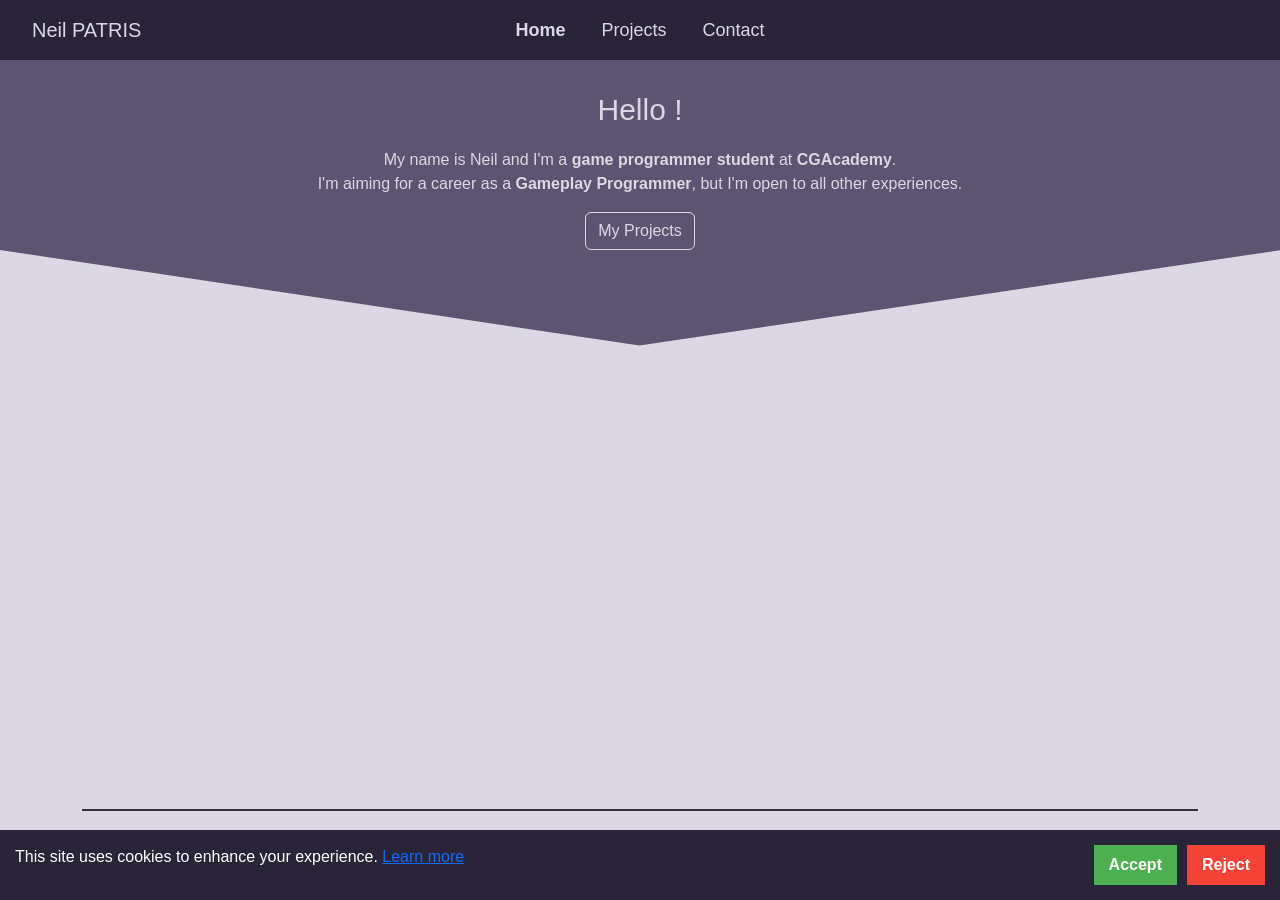
==== index.html @ 4347a46e "website from local save" ====
<!DOCTYPE html>
<html lang="en">
<head>
    <meta charset="UTF-8">
    <meta name="viewport" content="width=device-width, initial-scale=1.0">
    <title>Home / Neil Portfolio</title>
    
    <link rel="icon" type="image/png" href="img/favicon.png">

    <link href="https://cdn.jsdelivr.net/npm/bootstrap@5.3.3/dist/css/bootstrap.min.css" rel="stylesheet" integrity="sha384-QWTKZyjpPEjISv5WaRU9OFeRpok6YctnYmDr5pNlyT2bRjXh0JMhjY6hW+ALEwIH" crossorigin="anonymous">
    <script src="https://cdn.jsdelivr.net/npm/bootstrap@5.3.3/dist/js/bootstrap.bundle.min.js" integrity="sha384-YvpcrYf0tY3lHB60NNkmXc5s9fDVZLESaAA55NDzOxhy9GkcIdslK1eN7N6jIeHz" crossorigin="anonymous"></script>
    <link rel="stylesheet" href="https://cdn.jsdelivr.net/npm/bootstrap-icons@1.11.3/font/bootstrap-icons.min.css">
    <script src="https://cdn.jsdelivr.net/npm/bootstrap@5.3.3/dist/js/bootstrap.bundle.min.js"></script>
    <link rel="stylesheet" href="./css/general.css"/>
    <link rel="stylesheet" href="./css/index.css"/>

    <script src="js/cookies.js"></script>
</head>
<body>
  <!--  NAVBAR  -->
  <nav class="navbar navbar-expand-lg custom-navbar">
    <div class="container-fluid">
        <a class="navbar-brand" href="#">Neil PATRIS</a>
        
        <!-- Bouton burger -->
        <button class="navbar-toggler" type="button" data-bs-toggle="collapse" data-bs-target="#navbarNav">
            <span class="navbar-toggler-icon"></span>
        </button>

        <!-- Menu de navigation -->
        <div class="collapse navbar-collapse" id="navbarNav">
            <ul class="navbar-nav mx-auto">
                <li class="nav-item"><a class="nav-link active" href="index.html">Home</a></li>
                <li class="nav-item"><a class="nav-link" href="allprojects.html">Projects</a></li>
                <li class="nav-item"><a class="nav-link" href="contact.html">Contact</a></li>
            </ul>
        </div>
    </div>
  </nav>

  <!--  MAIN  -->
  <main>
    <!--  Header  -->
    <div class="heading text-center d-flex flex-column align-items-center">
      <p class="container header-title">Hello !</p>
      <p class="container heade-main">
        My name is Neil and I'm a <strong>game programmer student</strong> at <strong>CGAcademy</strong>.<br>
        I'm aiming for a career as a <strong>Gameplay Programmer</strong>, but I'm open to all other experiences.
      </p>
      <a class="btn btn-outline-dark" href="allprojects.html">My Projects</a>
    </div>

    <div class="custom-shape-divider-top-1711280432">
      <svg data-name="Layer 1" xmlns="http://www.w3.org/2000/svg" viewBox="0 0 1200 120" preserveAspectRatio="none">
          <path d="M1200 0L0 0 598.97 114.72 1200 0z" class="shape-fill"></path>
      </svg>
    </div>

    <!--  VIDEO  -->
    <div class="ratio ratio-16x9">
      <iframe class="embed-responsive-item" width="560" height="315" src="https://www.youtube-nocookie.com/embed/LatNLAlD0_I" title="YouTube Neil Patris 3D platformer UE5" frameborder="0" allow="accelerometer; autoplay; clipboard-write; encrypted-media; gyroscope; picture-in-picture; web-share" allowfullscreen></iframe>
    </div>
  </main>

  <div id="cookie-banner" class="cookie-banner">
    <p>This site uses cookies to enhance your experience. <a href="privacy-policy.html">Learn more</a></p>
    <div>
      <button id="accept-cookies">Accept</button>
      <button id="reject-cookies">Reject</button>
    </div>
  </div>  

  <!--  FOOTER  -->
  <div class="container contain-footer">
    <footer class="d-flex flex-wrap justify-content-between align-items-center py-3 my-4 border-top">
      <div class="col-md-4 d-flex align-items-center">
        <span class="my-auto text-body-secondary">Neil PATRIS</span>
      </div>
    
      <ul class="nav col-md-4 justify-content-end list-unstyled d-flex">
        <li class="ms-3">
            <a class="text-body-secondary manage-cookies" href="privacy-policy.html" title="Manage Cookies">
                <i class="bi bi-cookie"></i>
            </a>
        </li>
        <li class="ms-3"><a class="text-body-secondary" href="https://twitter.com/PatrisNeil" target="_blank"><i class="bi bi-twitter-x"></i></a></li>
        <li class="ms-3"><a class="text-body-secondary" href="https://www.linkedin.com/in/neil-patris-22a960195/" target="_blank"><i class="bi bi-linkedin"></i></a></li>
        <li class="ms-3"><a class="text-body-secondary" href="https://github.com/ColoNeil" target="_blank"><i class="bi bi-github"></i></a></li>
      </ul>
    </footer>
  </div>
  
</body>
</html>
---- css/general.css ----
:root {
    --first-color: #dbd8e3;
    --second-color: #5c5470;
    --third-color: #352f44;
    --fourth-color: #2a2438;
}

body {
    font-family: 'Montserrat', sans-serif;
    background-color: var(--first-color);
    margin: 0;
    padding: 0;
}

/* ==============================
                NAVBAR 
================================= */
.custom-navbar {
    background-color: var(--fourth-color);
    padding: 10px 20px;
}

.navbar .navbar-brand {
    color: var(--first-color) !important;
    font-size: 20px;
    white-space: nowrap;
}

.navbar .nav-link {
    color: var(--first-color) !important;
    font-size: 18px;
    margin: 0 10px;
    white-space: nowrap;
}

.navbar .navbar-toggler {
    border-color: var(--first-color) !important;
    border-radius: 4px;
}

.navbar-toggler-icon {
    background-image: url("data:image/svg+xml,%3csvg viewBox='0 0 30 30' xmlns='http://www.w3.org/2000/svg'%3e%3cpath stroke='rgb(255, 255, 255)' stroke-width='3' stroke-linecap='round' stroke-miterlimit='10' d='M4 7h22M4 15h22M4 23h22'/%3e%3c/svg%3e");
    background-repeat: no-repeat;
    background-position: center;
    background-size: contain;
}

@media screen and (min-width: 992px) {
    .navbar-nav {
        position: absolute;
        left: 50%;
        transform: translateX(-50%);
    }
}

@media screen and (max-width: 991px) {
    .navbar-collapse {
        display: flex;
        justify-content: center;
    }

    .navbar-nav {
        position: static;
        transform: none;
        flex-direction: column;
        align-items: center;
    }
}

.navbar .navbar-nav .nav-link:hover {
    outline: 1px solid var(--first-color);
}

.navbar .navbar-nav .active {
    font-weight: bold;
}

/* ==============================
                Cookies
================================= */
.cookie-banner {
    position: fixed;
    bottom: 0;
    width: 100%;
    background: var(--fourth-color);
    color: white;
    padding: 15px;
    text-align: center;
    display: flex;
    justify-content: space-between;
    align-items: center;
}

.cookie-banner div {
    display: flex;
    gap: 10px;
}

.cookie-banner button {
    padding: 8px 15px;
    border: none;
    cursor: pointer;
    font-weight: bold;
}

#accept-cookies {
    background-color: #4caf50;
    color: white;
}

#reject-cookies {
    background-color: #f44336;
    color: white;
}

#accept-cookies:hover,
#reject-cookies:hover {
    opacity: 0.8;
}

/* ==============================
                Footer 
================================= */
.contain-footer {
    margin-top: 35px;
}

.contain-footer footer {
    border-top: 2px solid var(--third-color) !important;
    padding: 15px;
    text-align: center;
}

.contain-footer footer .text-body-secondary,
.contain-footer footer .bi {
    color: var(--third-color) !important;
}

/* ==============================
      RESPONSIVE ADJUSTMENTS 
================================= */
@media screen and (max-width: 992px) {
    .custom-navbar {
        padding: 10px;
    }

    .navbar-toggler {
        display: block;
        border: 1px solid var(--first-color);
        background: none;
    }

    .navbar-collapse {
        display: none;
        width: 100%;
        background: var(--fourth-color);
        text-align: center;
        padding: 10px 0;
    }

    .navbar-collapse.show {
        display: block !important;
    }

    .navbar-nav {
        flex-direction: column;
    }

    .nav-link {
        padding: 10px;
        font-size: 18px;
    }
}
---- css/index.css ----
/* ==============================
                Main 
=================================
*/
.heading {
    width: 100%;
    background-color: var(--second-color);
    color: var(--first-color);
}

.header-title {
    font-size: 30px;
    font-weight: normal;
    margin-top: 3vh;
}

.header-main {
    font-size: 20px;
    font-weight: normal;
}

.heading .btn {
    color: var(--first-color);
    border-color: var(--first-color);
}

.container strong {
    font-weight: bold;
}

.custom-shape-divider-top-1711280432 {
    top: 0;
    left: 0;
    width: 100%;
    overflow: hidden;
    line-height: 0;
    margin-bottom: 30px;
}

.custom-shape-divider-top-1711280432 svg {
    position: relative;
    display: block;
    width: calc(100% + 1.3px);
    height: 100px;
}

.custom-shape-divider-top-1711280432 .shape-fill {
    fill: var(--second-color);
}

.ratio-16x9 {
  max-width: 700px; 
  margin: 0 auto;
}

@media screen and (max-width: 768px) {
    .header-title {
        font-size: 24px;
    }
  
    .header-main {
        font-size: 18px;
    }
  
    .ratio-16x9 {
        max-width: 300px; 
        margin: 0 auto;
    }
  }
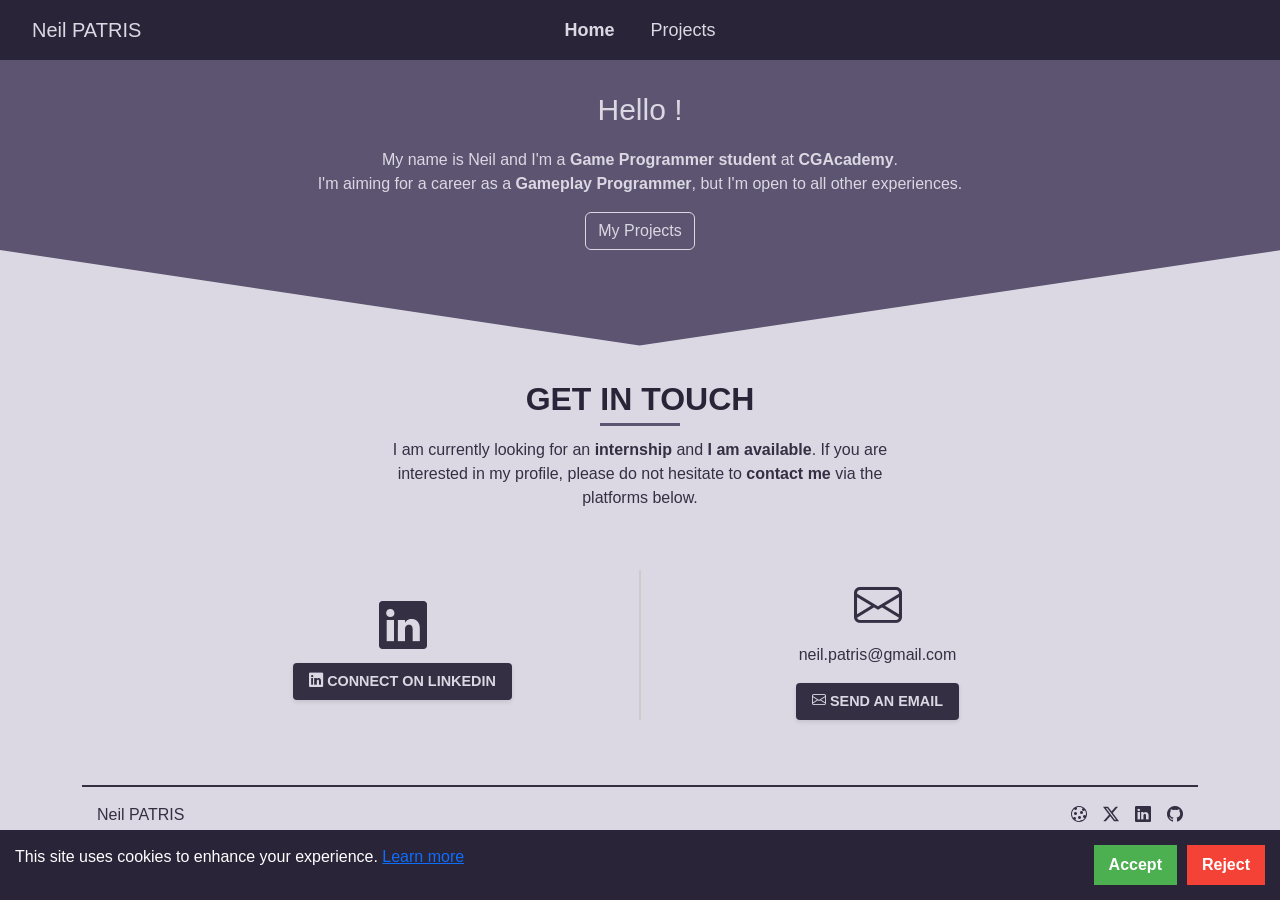
==== commit 56072431: "Contact page delete and put it in index" ====
--- a/index.html
+++ b/index.html
@@ -32,7 +32,6 @@
             <ul class="navbar-nav mx-auto">
                 <li class="nav-item"><a class="nav-link active" href="index.html">Home</a></li>
                 <li class="nav-item"><a class="nav-link" href="allprojects.html">Projects</a></li>
-                <li class="nav-item"><a class="nav-link" href="contact.html">Contact</a></li>
             </ul>
         </div>
     </div>
@@ -44,7 +43,7 @@
     <div class="heading text-center d-flex flex-column align-items-center">
       <p class="container header-title">Hello !</p>
       <p class="container heade-main">
-        My name is Neil and I'm a <strong>game programmer student</strong> at <strong>CGAcademy</strong>.<br>
+        My name is Neil and I'm a <strong>Game Programmer student</strong> at <strong>CGAcademy</strong>.<br>
         I'm aiming for a career as a <strong>Gameplay Programmer</strong>, but I'm open to all other experiences.
       </p>
       <a class="btn btn-outline-dark" href="allprojects.html">My Projects</a>
@@ -56,10 +55,37 @@
       </svg>
     </div>
 
-    <!--  VIDEO  -->
-    <div class="ratio ratio-16x9">
-      <iframe class="embed-responsive-item" width="560" height="315" src="https://www.youtube-nocookie.com/embed/LatNLAlD0_I" title="YouTube Neil Patris 3D platformer UE5" frameborder="0" allow="accelerometer; autoplay; clipboard-write; encrypted-media; gyroscope; picture-in-picture; web-share" allowfullscreen></iframe>
+    <div class="contact-header">
+      <h1>Get in Touch</h1>
+      <p>I am currently looking for an <strong>internship</strong> and <strong>I am available</strong>. If you are interested in my profile, please do not hesitate to <strong>contact me</strong> via the platforms below.</p>
     </div>
+
+    <!--  Contact  -->
+    <div class="container contact-container">
+      <div class="row justify-content-center align-items-center">
+        <div class="col-md-4 text-center">
+          <i class="bi bi-linkedin contact-icon"></i>
+          <br>
+          <a href="https://www.linkedin.com/in/neil-patris-22a960195/" target="_blank" class="btn custom-btn">
+            <i class="bi bi-linkedin"></i> Connect on LinkedIn
+          </a>
+        </div>
+        
+        <div class="col-md-1 d-flex justify-content-center">
+          <div class="separator"></div>
+        </div>
+        
+        <div class="col-md-4 text-center">
+          <i class="bi bi-envelope contact-icon"></i>
+          <br>
+          <p>neil.patris@gmail.com</p>
+          <a href="mailto:neil.patris@gmail.com" class="btn custom-btn">
+            <i class="bi bi-envelope"></i> Send an Email
+          </a>
+        </div>
+      </div>
+    </div>
+    
   </main>
 
   <div id="cookie-banner" class="cookie-banner">
--- a/css/index.css
+++ b/css/index.css
@@ -48,9 +48,86 @@
     fill: var(--second-color);
 }
 
-.ratio-16x9 {
-  max-width: 700px; 
-  margin: 0 auto;
+/* ==============================
+                Contact 
+================================= */
+.separator {
+    border-left: 2px solid #ccc;
+    height: 150px;
+    margin: auto;
+}
+
+.contact-icon {
+    font-size: 3rem;
+    margin-bottom: 10px;
+    color: var(--third-color);
+}
+
+.contact-container {
+    display: flex;
+    flex-direction: column;
+    justify-content: flex-start;
+    height: 20vh;
+}
+
+.contact-header {
+    text-align: center;
+    margin-bottom: 5vh;
+    padding-bottom: 15px;
+    max-width: 600px;
+    margin-left: auto;
+    margin-right: auto;
+}
+
+.contact-header h1 {
+    font-size: 2rem;
+    font-weight: bold;
+    color: var(--fourth-color);
+    text-transform: uppercase;
+    position: relative;
+    margin-bottom: 20px;
+}
+
+.contact-header h1::after {
+    content: "";
+    width: 80px;
+    height: 3px;
+    background: var(--second-color);
+    position: absolute;
+    left: 50%;
+    bottom: -8px;
+    transform: translateX(-50%);
+}
+
+.contact-header p {
+    font-size: 1rem;
+    color: var(--third-color);
+    text-align: center;
+    max-width: 500px;
+    margin: 0 auto;
+}
+
+.row p {
+    font-size: 1rem;
+    color: var(--third-color);
+    text-align: center;
+}
+
+.custom-btn {
+    background-color: var(--third-color);
+    color: var(--first-color);
+    border: none;
+    padding: 8px 16px;
+    font-size: 0.9rem;
+    font-weight: bold;
+    text-transform: uppercase;
+    border-radius: 4px;
+    transition: background-color 0.3s ease;
+    box-shadow: 0px 2px 4px rgba(0, 0, 0, 0.1);
+}
+.custom-btn:hover {
+    background-color: var(--second-color);
+    color: var(--first-color);
 }
 
 @media screen and (max-width: 768px) {
@@ -66,5 +143,43 @@
         max-width: 300px; 
         margin: 0 auto;
     }
+
+    .contact-container {
+        height: auto;
+        padding-top: 5vh;
+    }
+
+    .contact-header {
+        margin-bottom: 5vh;
+        padding-bottom: 10px;
+        max-width: 90%;
+    }
+
+    .contact-header h1 {
+        font-size: 1.5rem;
+    }
+
+    .contact-header p {
+        font-size: 0.9rem;
+    }
+
+    .contact-icon {
+        font-size: 2.5rem;
+    }
+
+    .custom-btn {
+        font-size: 0.8rem;
+        padding: 6px 12px;
+    }
+
+    .separator {
+        display: none;
+    }
+
+    .row {
+        flex-direction: column;
+        align-items: center;
+        text-align: center;
+    }
   }
   
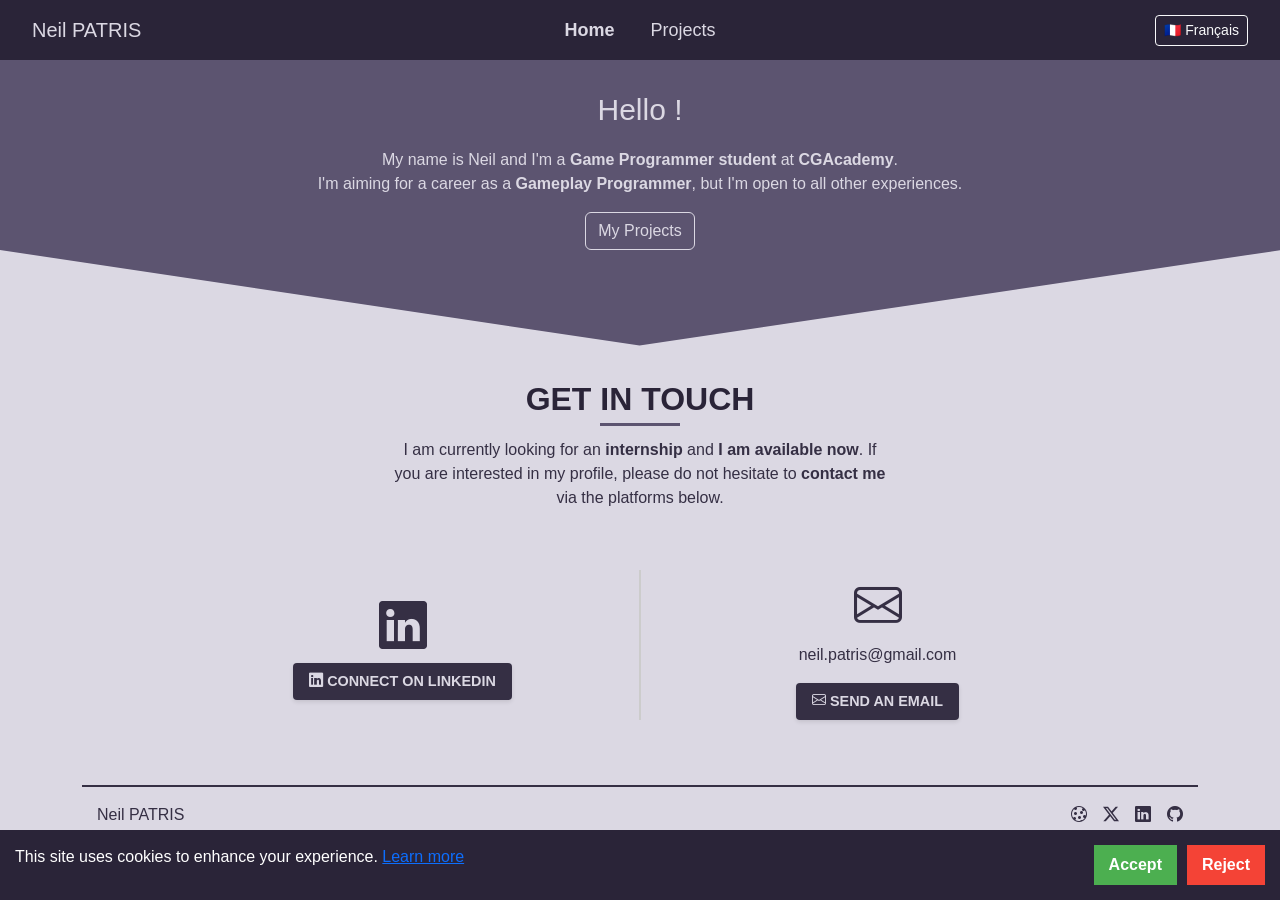
==== commit a8cf738e: "project version en and fr" ====
--- a/index.html
+++ b/index.html
@@ -14,13 +14,14 @@
     <link rel="stylesheet" href="./css/general.css"/>
     <link rel="stylesheet" href="./css/index.css"/>
 
+    <script src="js/language.js"></script>
     <script src="js/cookies.js"></script>
 </head>
 <body>
   <!--  NAVBAR  -->
   <nav class="navbar navbar-expand-lg custom-navbar">
     <div class="container-fluid">
-        <a class="navbar-brand" href="#">Neil PATRIS</a>
+        <a class="navbar-brand" href="index.html">Neil PATRIS</a>
         
         <!-- Bouton burger -->
         <button class="navbar-toggler" type="button" data-bs-toggle="collapse" data-bs-target="#navbarNav">
@@ -28,12 +29,18 @@
         </button>
 
         <!-- Menu de navigation -->
-        <div class="collapse navbar-collapse" id="navbarNav">
-            <ul class="navbar-nav mx-auto">
-                <li class="nav-item"><a class="nav-link active" href="index.html">Home</a></li>
-                <li class="nav-item"><a class="nav-link" href="allprojects.html">Projects</a></li>
-            </ul>
+        <div class="collapse navbar-collapse justify-content-between" id="navbarNav">
+          <ul class="navbar-nav mx-auto">
+            <li class="nav-item"><a class="nav-link active" href="index.html">Home</a></li>
+            <li class="nav-item"><a class="nav-link" href="allprojects.html">Projects</a></li>
+          </ul>
+        
+          <!-- Lang Button à droite -->
+          <div class="lang-button-wrapper ms-auto">
+            <button class="btn btn-sm btn-outline-light" id="lang-toggle" type="button">🌐 Langue</button>
+          </div>
         </div>
+        
     </div>
   </nav>
 
@@ -57,7 +64,7 @@
 
     <div class="contact-header">
       <h1>Get in Touch</h1>
-      <p>I am currently looking for an <strong>internship</strong> and <strong>I am available</strong>. If you are interested in my profile, please do not hesitate to <strong>contact me</strong> via the platforms below.</p>
+      <p>I am currently looking for an <strong>internship</strong> and <strong>I am available now</strong>. If you are interested in my profile, please do not hesitate to <strong>contact me</strong> via the platforms below.</p>
     </div>
 
     <!--  Contact  -->
--- a/css/general.css
+++ b/css/general.css
@@ -50,20 +50,6 @@
         position: absolute;
         left: 50%;
         transform: translateX(-50%);
-    }
-}
-
-@media screen and (max-width: 991px) {
-    .navbar-collapse {
-        display: flex;
-        justify-content: center;
-    }
-
-    .navbar-nav {
-        position: static;
-        transform: none;
-        flex-direction: column;
-        align-items: center;
     }
 }
 
--- a/css/index.css
+++ b/css/index.css
@@ -1,5 +1,5 @@
 /* ==============================
-                Main 
+                Heading 
 =================================
 */
 .heading {
@@ -125,6 +125,7 @@
     transition: background-color 0.3s ease;
     box-shadow: 0px 2px 4px rgba(0, 0, 0, 0.1);
 }
+
 .custom-btn:hover {
     background-color: var(--second-color);
     color: var(--first-color);
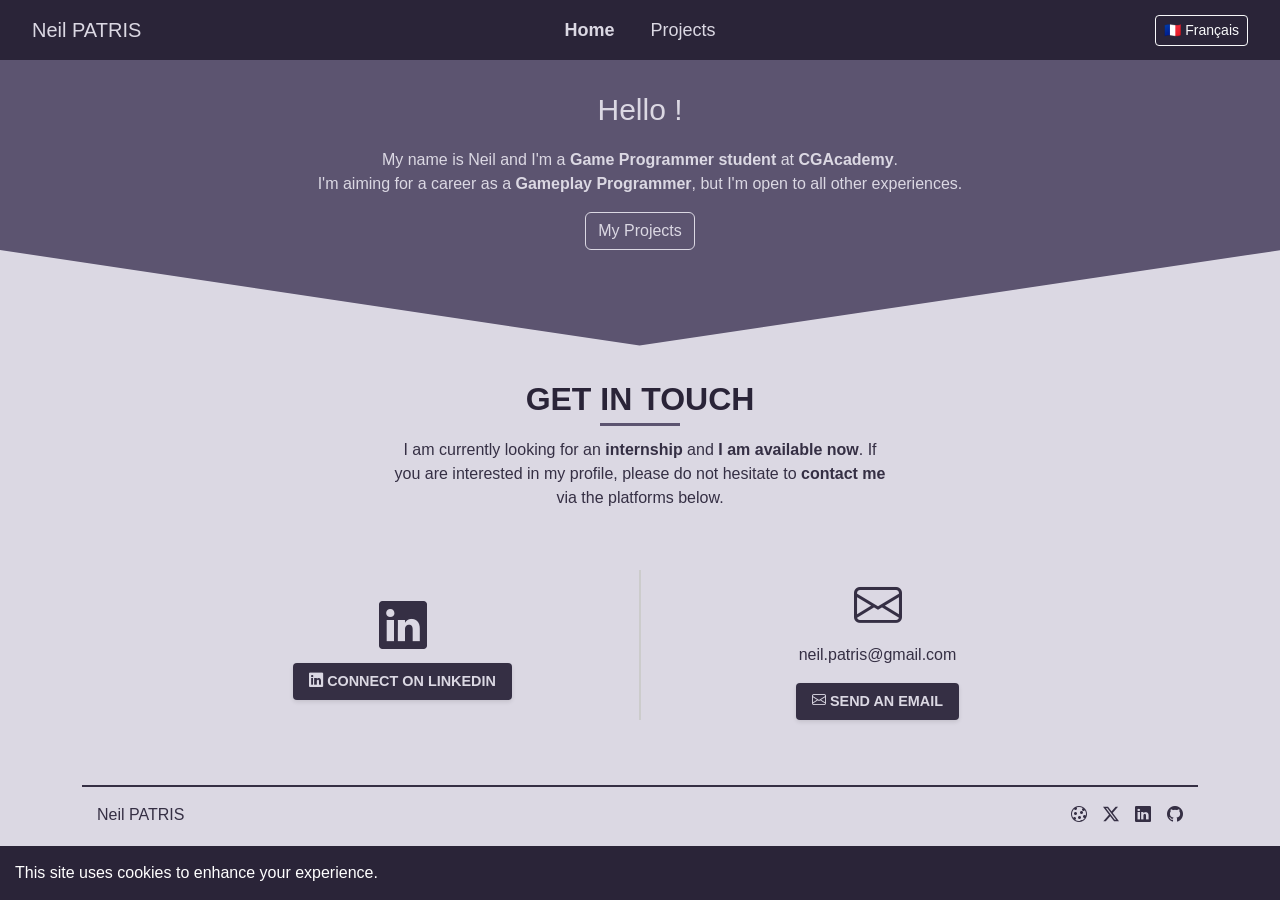
==== commit 64258a60: "web site traduction" ====
--- a/index.html
+++ b/index.html
@@ -14,6 +14,7 @@
     <link rel="stylesheet" href="./css/general.css"/>
     <link rel="stylesheet" href="./css/index.css"/>
 
+    <script src="js/translations.js"></script>
     <script src="js/language.js"></script>
     <script src="js/cookies.js"></script>
 </head>
@@ -31,8 +32,8 @@
         <!-- Menu de navigation -->
         <div class="collapse navbar-collapse justify-content-between" id="navbarNav">
           <ul class="navbar-nav mx-auto">
-            <li class="nav-item"><a class="nav-link active" href="index.html">Home</a></li>
-            <li class="nav-item"><a class="nav-link" href="allprojects.html">Projects</a></li>
+            <li class="nav-item"><a class="nav-link active" data-i18n="home" href="index.html">Home</a></li>
+            <li class="nav-item"><a class="nav-link" data-i18n="projects" href="allprojects.html">Projects</a></li>
           </ul>
         
           <!-- Lang Button à droite -->
@@ -48,12 +49,12 @@
   <main>
     <!--  Header  -->
     <div class="heading text-center d-flex flex-column align-items-center">
-      <p class="container header-title">Hello !</p>
-      <p class="container heade-main">
+      <p class="container header-title" data-i18n="hello">Hello !</p>
+      <p class="container heade-main" data-i18n="intro">
         My name is Neil and I'm a <strong>Game Programmer student</strong> at <strong>CGAcademy</strong>.<br>
         I'm aiming for a career as a <strong>Gameplay Programmer</strong>, but I'm open to all other experiences.
       </p>
-      <a class="btn btn-outline-dark" href="allprojects.html">My Projects</a>
+      <a class="btn btn-outline-dark" href="allprojects.html" data-i18n="myProjects">My Projects</a>
     </div>
 
     <div class="custom-shape-divider-top-1711280432">
@@ -63,10 +64,12 @@
     </div>
 
     <div class="contact-header">
-      <h1>Get in Touch</h1>
-      <p>I am currently looking for an <strong>internship</strong> and <strong>I am available now</strong>. If you are interested in my profile, please do not hesitate to <strong>contact me</strong> via the platforms below.</p>
+      <h1 data-i18n="contactTitle">Get in Touch</h1>
+      <p data-i18n="contactText">
+        I am currently looking for an <strong>internship</strong> and <strong>I am available now</strong>. If you are interested in my profile, please do not hesitate to <strong>contact me</strong> via the platforms below.
+      </p>
     </div>
-
+    
     <!--  Contact  -->
     <div class="container contact-container">
       <div class="row justify-content-center align-items-center">
@@ -74,8 +77,10 @@
           <i class="bi bi-linkedin contact-icon"></i>
           <br>
           <a href="https://www.linkedin.com/in/neil-patris-22a960195/" target="_blank" class="btn custom-btn">
-            <i class="bi bi-linkedin"></i> Connect on LinkedIn
+            <i class="bi bi-linkedin"></i>
+            <span data-i18n="linkedIn">Connect on LinkedIn</span>
           </a>
+          
         </div>
         
         <div class="col-md-1 d-flex justify-content-center">
@@ -87,19 +92,20 @@
           <br>
           <p>neil.patris@gmail.com</p>
           <a href="mailto:neil.patris@gmail.com" class="btn custom-btn">
-            <i class="bi bi-envelope"></i> Send an Email
-          </a>
+            <i class="bi bi-envelope"></i>
+            <span data-i18n="email">Send an Email</span>
+          </a>          
         </div>
       </div>
     </div>
     
   </main>
 
-  <div id="cookie-banner" class="cookie-banner">
-    <p>This site uses cookies to enhance your experience. <a href="privacy-policy.html">Learn more</a></p>
+  <div id="cookie-banner" class="cookie-banner" data-i18n="cookiesText">
+    <p>This site uses cookies to enhance your experience. <a href="privacy-policy.html" data-i18n="cookiesMore">Learn more</a></p>
     <div>
-      <button id="accept-cookies">Accept</button>
-      <button id="reject-cookies">Reject</button>
+      <button id="accept-cookies" data-i18n="accept">Accept</button>
+      <button id="reject-cookies" data-i18n="reject">Reject</button>
     </div>
   </div>  
 
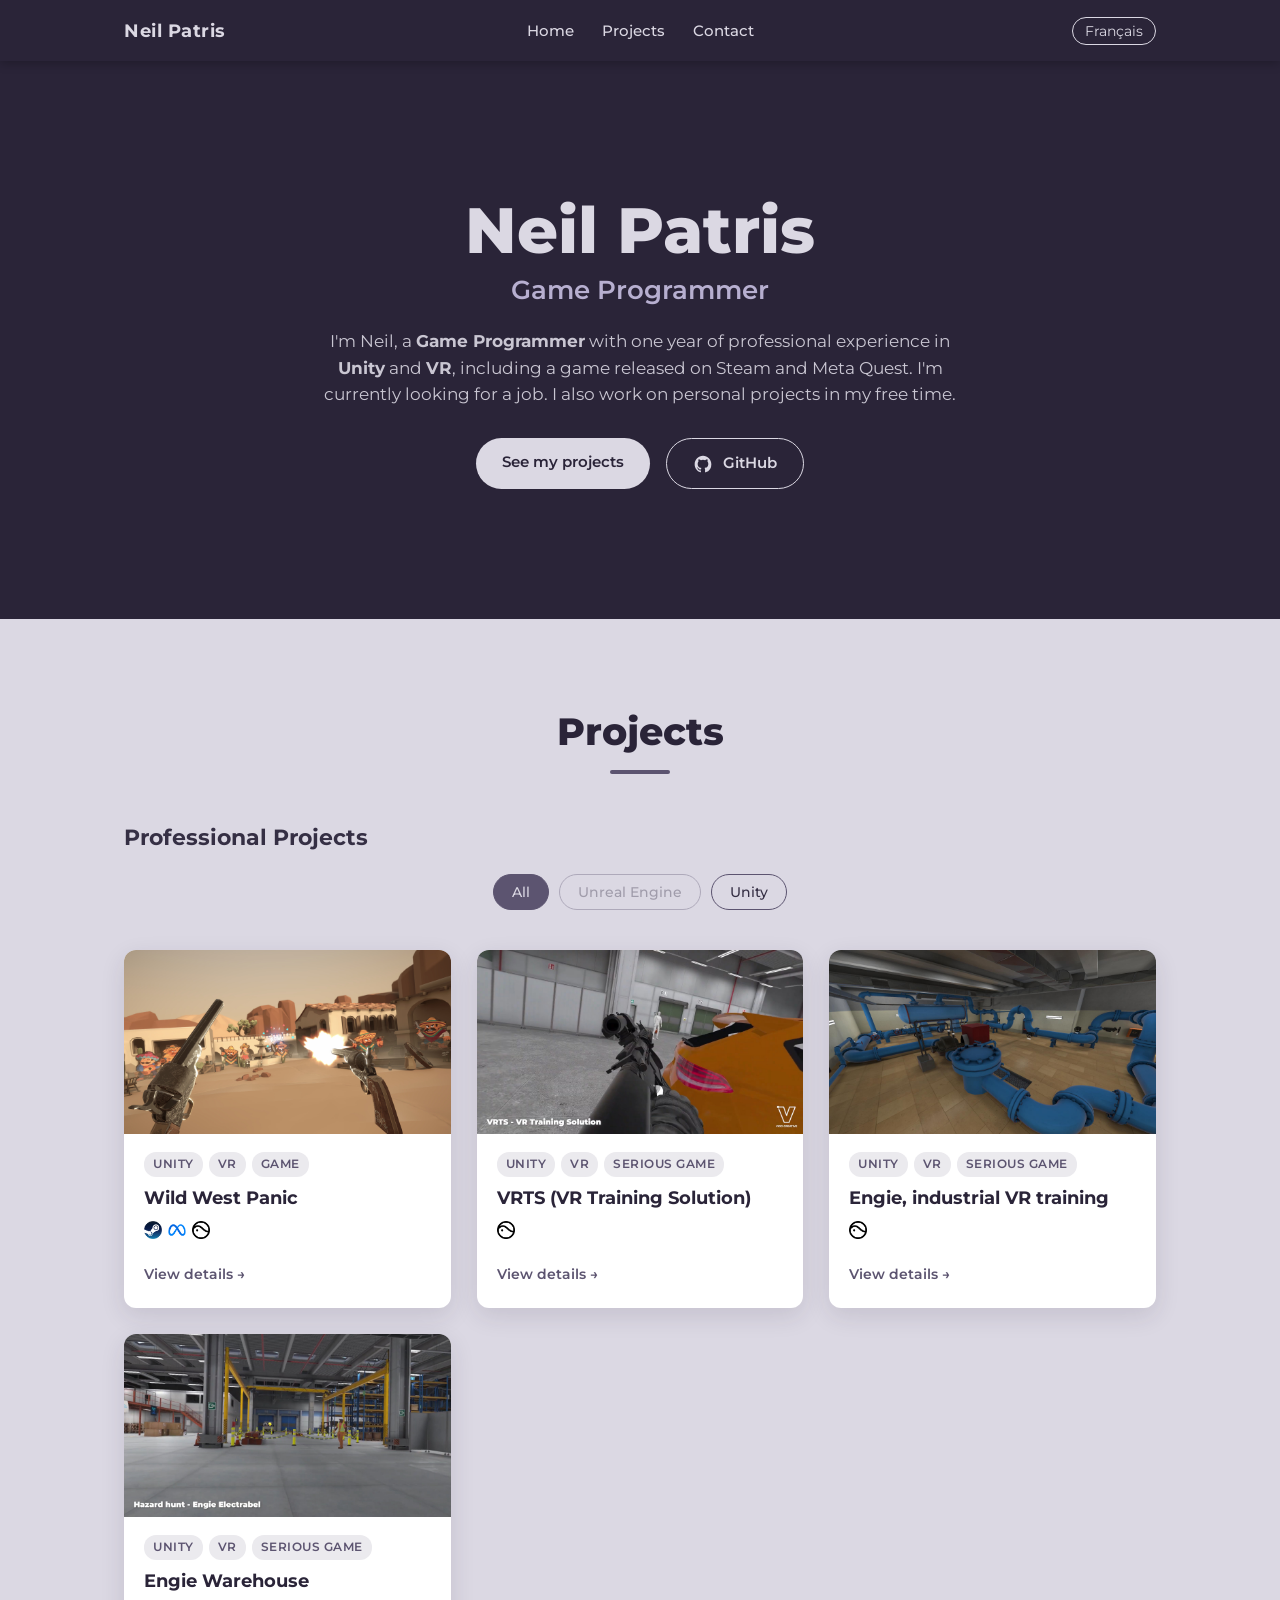
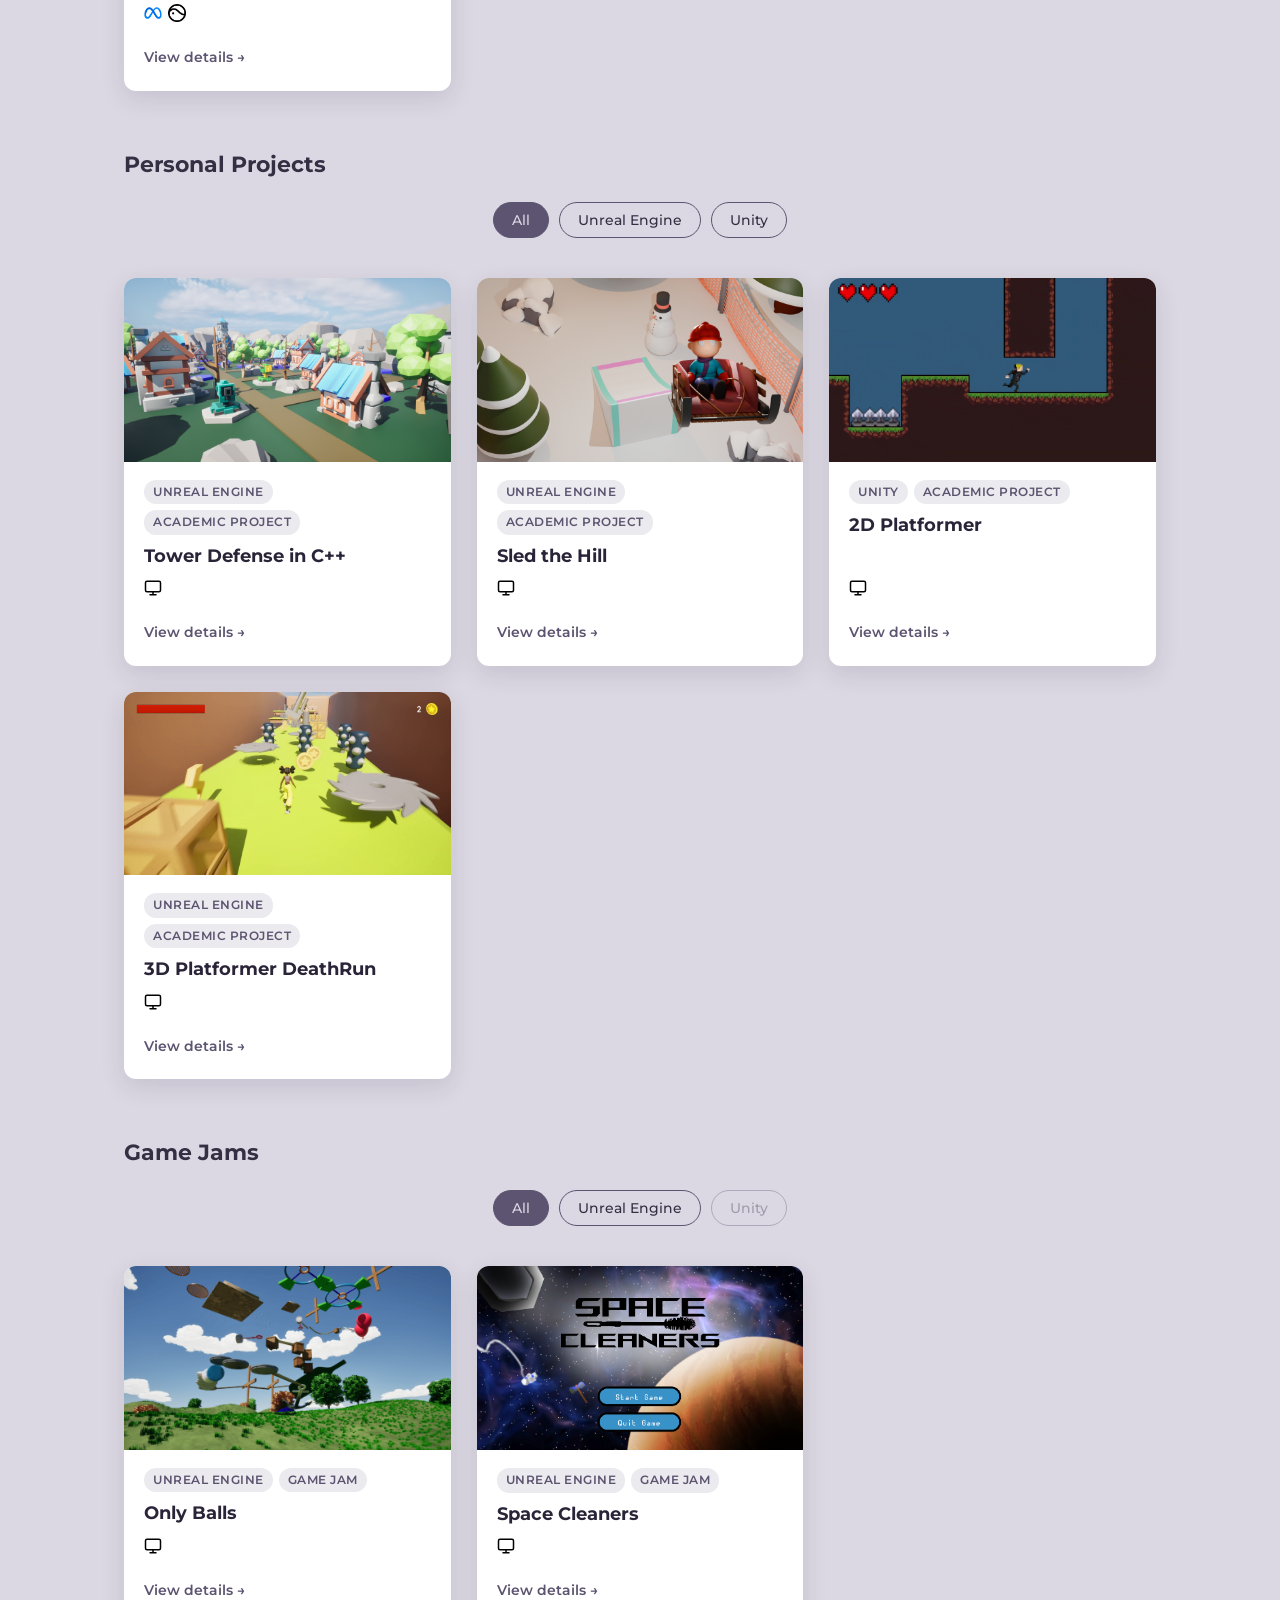
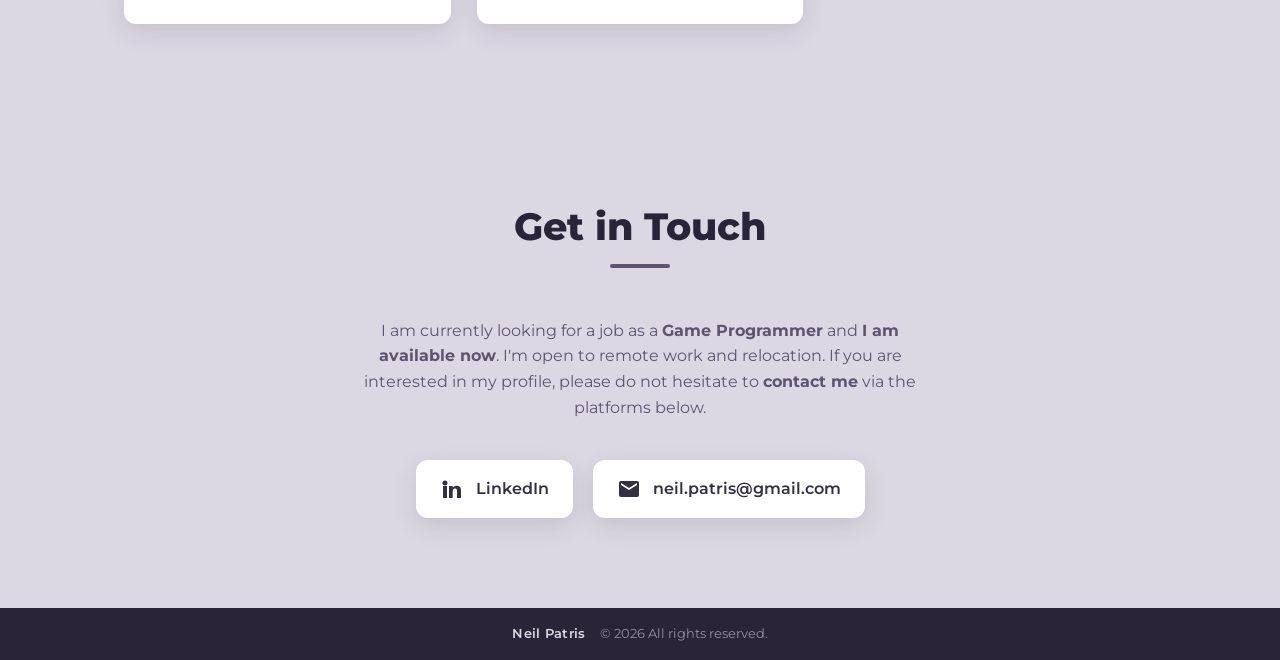
==== commit f762ea57: "Update personal web site" ====
--- a/index.html
+++ b/index.html
@@ -3,131 +3,146 @@
 <head>
     <meta charset="UTF-8">
     <meta name="viewport" content="width=device-width, initial-scale=1.0">
-    <title>Home / Neil Portfolio</title>
-    
+    <title>Neil Patris | Game Programmer</title>
+    <meta name="description" content="Portfolio de Neil Patris, Game Programmer. Gameplay, Unity, Unreal Engine, C#, C++ et développement VR.">
+
     <link rel="icon" type="image/png" href="img/favicon.png">
 
-    <link href="https://cdn.jsdelivr.net/npm/bootstrap@5.3.3/dist/css/bootstrap.min.css" rel="stylesheet" integrity="sha384-QWTKZyjpPEjISv5WaRU9OFeRpok6YctnYmDr5pNlyT2bRjXh0JMhjY6hW+ALEwIH" crossorigin="anonymous">
-    <script src="https://cdn.jsdelivr.net/npm/bootstrap@5.3.3/dist/js/bootstrap.bundle.min.js" integrity="sha384-YvpcrYf0tY3lHB60NNkmXc5s9fDVZLESaAA55NDzOxhy9GkcIdslK1eN7N6jIeHz" crossorigin="anonymous"></script>
-    <link rel="stylesheet" href="https://cdn.jsdelivr.net/npm/bootstrap-icons@1.11.3/font/bootstrap-icons.min.css">
-    <script src="https://cdn.jsdelivr.net/npm/bootstrap@5.3.3/dist/js/bootstrap.bundle.min.js"></script>
-    <link rel="stylesheet" href="./css/general.css"/>
-    <link rel="stylesheet" href="./css/index.css"/>
+    <link rel="preconnect" href="https://fonts.googleapis.com">
+    <link rel="preconnect" href="https://fonts.gstatic.com" crossorigin>
+    <link href="https://fonts.googleapis.com/css2?family=Montserrat:wght@400;500;600;700;800&display=swap" rel="stylesheet">
 
-    <script src="js/translations.js"></script>
-    <script src="js/language.js"></script>
-    <script src="js/cookies.js"></script>
+    <link rel="stylesheet" href="css/style.css">
 </head>
 <body>
-  <!--  NAVBAR  -->
-  <nav class="navbar navbar-expand-lg custom-navbar">
-    <div class="container-fluid">
-        <a class="navbar-brand" href="index.html">Neil PATRIS</a>
-        
-        <!-- Bouton burger -->
-        <button class="navbar-toggler" type="button" data-bs-toggle="collapse" data-bs-target="#navbarNav">
-            <span class="navbar-toggler-icon"></span>
-        </button>
 
-        <!-- Menu de navigation -->
-        <div class="collapse navbar-collapse justify-content-between" id="navbarNav">
-          <ul class="navbar-nav mx-auto">
-            <li class="nav-item"><a class="nav-link active" data-i18n="home" href="index.html">Home</a></li>
-            <li class="nav-item"><a class="nav-link" data-i18n="projects" href="allprojects.html">Projects</a></li>
-          </ul>
-        
-          <!-- Lang Button à droite -->
-          <div class="lang-button-wrapper ms-auto">
-            <button class="btn btn-sm btn-outline-light" id="lang-toggle" type="button">🌐 Langue</button>
-          </div>
+    <!-- NAVBAR -->
+    <header class="nav">
+        <div class="nav-inner">
+            <a class="nav-logo" href="#accueil">Neil Patris</a>
+
+            <nav class="nav-menu" id="nav-menu">
+                <a href="#accueil" data-i18n="navHome">Home</a>
+                <a href="#projets" data-i18n="navProjects">Projects</a>
+                <a href="#contact" data-i18n="navContact">Contact</a>
+            </nav>
+
+            <div class="nav-right">
+                <button class="lang-btn" id="lang-toggle" type="button">Français</button>
+                <button class="nav-burger" id="nav-burger" aria-label="Menu" aria-expanded="false">
+                    <span></span><span></span><span></span>
+                </button>
+            </div>
         </div>
-        
-    </div>
-  </nav>
+    </header>
 
-  <!--  MAIN  -->
-  <main>
-    <!--  Header  -->
-    <div class="heading text-center d-flex flex-column align-items-center">
-      <p class="container header-title" data-i18n="hello">Hello !</p>
-      <p class="container heade-main" data-i18n="intro">
-        My name is Neil and I'm a <strong>Game Programmer student</strong> at <strong>CGAcademy</strong>.<br>
-        I'm aiming for a career as a <strong>Gameplay Programmer</strong>, but I'm open to all other experiences.
-      </p>
-      <a class="btn btn-outline-dark" href="allprojects.html" data-i18n="myProjects">My Projects</a>
+    <main>
+
+        <!-- HERO -->
+        <section class="hero" id="accueil">
+            <div class="hero-content">
+                <h1 class="hero-name">Neil Patris</h1>
+                <h2 class="hero-role" data-i18n="heroRole">Game Programmer</h2>
+                <p class="hero-text" data-i18n="heroText">
+                    I'm Neil, a <strong>Game Programmer</strong> with one year of professional experience in <strong>Unity</strong> and <strong>VR</strong>,
+                    including a game released on Steam and Meta Quest.
+                    I'm currently looking for a job. I also work on personal projects in my free time.
+                </p>
+                <div class="hero-actions">
+                    <a class="btn btn-primary" href="#projets" data-i18n="heroProjectsButton">Voir mes projets</a>
+                    <a class="btn btn-github" href="https://github.com/neilpatris" target="_blank" rel="noopener">
+                        <svg viewBox="0 0 24 24" aria-hidden="true"><path d="M12 2C6.48 2 2 6.58 2 12.25c0 4.53 2.87 8.37 6.84 9.73.5.1.68-.22.68-.49 0-.24-.01-.87-.01-1.71-2.78.62-3.37-1.37-3.37-1.37-.45-1.18-1.11-1.49-1.11-1.49-.91-.64.07-.62.07-.62 1 .07 1.53 1.05 1.53 1.05.89 1.56 2.34 1.11 2.91.85.09-.66.35-1.11.63-1.37-2.22-.26-4.56-1.14-4.56-5.07 0-1.12.39-2.03 1.03-2.75-.1-.26-.45-1.3.1-2.71 0 0 .84-.28 2.75 1.05a9.4 9.4 0 0 1 5 0c1.91-1.33 2.75-1.05 2.75-1.05.55 1.41.2 2.45.1 2.71.64.72 1.03 1.63 1.03 2.75 0 3.94-2.34 4.81-4.57 5.06.36.32.68.94.68 1.9 0 1.37-.01 2.48-.01 2.82 0 .27.18.6.69.49A10.02 10.02 0 0 0 22 12.25C22 6.58 17.52 2 12 2z"/></svg>
+                        <span>GitHub</span>
+                    </a>
+                </div>
+            </div>
+        </section>
+
+        <!-- PROJETS -->
+        <section class="section" id="projets">
+            <h2 class="section-title" data-i18n="projectsTitle">Projects</h2>
+
+            <h3 class="subsection-title" data-i18n="proProjectsTitle">Professional Projects</h3>
+            <div class="filter-bar" data-section="pro">
+                <button class="filter-btn active" data-filter="all" data-i18n="filterAll">All</button>
+                <button class="filter-btn" data-filter="Unreal Engine">Unreal Engine</button>
+                <button class="filter-btn" data-filter="Unity">Unity</button>
+            </div>
+
+            <div class="projects-grid" id="pro-projects-grid">
+                <!-- Cartes générées par js/projects.js -->
+            </div>
+
+            <h3 class="subsection-title" data-i18n="personalProjectsTitle">Personal Projects</h3>
+            <div class="filter-bar" data-section="perso">
+                <button class="filter-btn active" data-filter="all" data-i18n="filterAll">All</button>
+                <button class="filter-btn" data-filter="Unreal Engine">Unreal Engine</button>
+                <button class="filter-btn" data-filter="Unity">Unity</button>
+            </div>
+
+            <div class="projects-grid" id="projects-grid">
+                <!-- Cartes générées par js/projects.js -->
+            </div>
+
+            <h3 class="subsection-title" data-i18n="gameJamsTitle">Game Jams</h3>
+            <div class="filter-bar" data-section="jam">
+                <button class="filter-btn active" data-filter="all" data-i18n="filterAll">All</button>
+                <button class="filter-btn" data-filter="Unreal Engine">Unreal Engine</button>
+                <button class="filter-btn" data-filter="Unity">Unity</button>
+            </div>
+
+            <div class="projects-grid" id="game-jam-grid">
+                <!-- Cartes générées par js/projects.js -->
+            </div>
+        </section>
+
+        <!-- CONTACT -->
+        <section class="section" id="contact">
+            <h2 class="section-title" data-i18n="contactTitle">Get in Touch</h2>
+            <p class="contact-lead" data-i18n="contactText">
+                I am currently looking for a job as a <strong>Game Programmer</strong> and <strong>I am available now</strong>.
+                I'm open to remote work and relocation. If you are interested in my profile, please do not hesitate to <strong>contact me</strong> via the platforms below.
+            </p>
+
+            <div class="contact-cards">
+                <a class="contact-card" href="https://www.linkedin.com/in/neil-patris-22a960195/" target="_blank" rel="noopener">
+                    <svg viewBox="0 0 24 24" aria-hidden="true"><path d="M4.98 3.5a2.5 2.5 0 1 1 0 5 2.5 2.5 0 0 1 0-5zM3 9h4v12H3zM9 9h3.8v1.7h.05c.53-1 1.83-2.05 3.77-2.05C20.4 8.65 21 11 21 14.1V21h-4v-6.1c0-1.45-.03-3.3-2-3.3-2 0-2.3 1.57-2.3 3.2V21H9z"/></svg>
+                    <span>LinkedIn</span>
+                </a>
+
+                <a class="contact-card" href="mailto:neil.patris@gmail.com">
+                    <svg viewBox="0 0 24 24" aria-hidden="true"><path d="M20 4H4a2 2 0 0 0-2 2v12a2 2 0 0 0 2 2h16a2 2 0 0 0 2-2V6a2 2 0 0 0-2-2zm0 4-8 5-8-5V6l8 5 8-5z"/></svg>
+                    <span>neil.patris@gmail.com</span>
+                </a>
+            </div>
+        </section>
+
+    </main>
+
+    <!-- FOOTER -->
+    <footer class="footer">
+        <span class="footer-name">Neil Patris</span>
+        <span class="footer-copy">© <span id="year"></span> <span data-i18n="footerRights">All rights reserved.</span></span>
+    </footer>
+
+    <!-- MODALE PROJET -->
+    <div id="project-modal" class="modal" hidden>
+        <div class="modal-backdrop" data-close></div>
+        <div class="modal-box" role="dialog" aria-modal="true">
+            <button class="modal-close" data-close aria-label="Close">&times;</button>
+            <div id="modal-body"></div>
+        </div>
     </div>
 
-    <div class="custom-shape-divider-top-1711280432">
-      <svg data-name="Layer 1" xmlns="http://www.w3.org/2000/svg" viewBox="0 0 1200 120" preserveAspectRatio="none">
-          <path d="M1200 0L0 0 598.97 114.72 1200 0z" class="shape-fill"></path>
-      </svg>
-    </div>
+    <!-- VISIONNEUSE D'IMAGES -->
+    <div id="media-viewer" class="media-viewer" hidden></div>
 
-    <div class="contact-header">
-      <h1 data-i18n="contactTitle">Get in Touch</h1>
-      <p data-i18n="contactText">
-        I am currently looking for an <strong>internship</strong> and <strong>I am available now</strong>. If you are interested in my profile, please do not hesitate to <strong>contact me</strong> via the platforms below.
-      </p>
-    </div>
-    
-    <!--  Contact  -->
-    <div class="container contact-container">
-      <div class="row justify-content-center align-items-center">
-        <div class="col-md-4 text-center">
-          <i class="bi bi-linkedin contact-icon"></i>
-          <br>
-          <a href="https://www.linkedin.com/in/neil-patris-22a960195/" target="_blank" class="btn custom-btn">
-            <i class="bi bi-linkedin"></i>
-            <span data-i18n="linkedIn">Connect on LinkedIn</span>
-          </a>
-          
-        </div>
-        
-        <div class="col-md-1 d-flex justify-content-center">
-          <div class="separator"></div>
-        </div>
-        
-        <div class="col-md-4 text-center">
-          <i class="bi bi-envelope contact-icon"></i>
-          <br>
-          <p>neil.patris@gmail.com</p>
-          <a href="mailto:neil.patris@gmail.com" class="btn custom-btn">
-            <i class="bi bi-envelope"></i>
-            <span data-i18n="email">Send an Email</span>
-          </a>          
-        </div>
-      </div>
-    </div>
-    
-  </main>
+    <!-- Les scripts sont en bas de page pour que tout le HTML soit chargé avant -->
+    <script src="js/fr_projects.js"></script>
+    <script src="js/en_projects.js"></script>
+    <script src="js/translations.js"></script>
+    <script src="js/main.js"></script>
+    <script src="js/projects.js"></script>
 
-  <div id="cookie-banner" class="cookie-banner" data-i18n="cookiesText">
-    <p>This site uses cookies to enhance your experience. <a href="privacy-policy.html" data-i18n="cookiesMore">Learn more</a></p>
-    <div>
-      <button id="accept-cookies" data-i18n="accept">Accept</button>
-      <button id="reject-cookies" data-i18n="reject">Reject</button>
-    </div>
-  </div>  
-
-  <!--  FOOTER  -->
-  <div class="container contain-footer">
-    <footer class="d-flex flex-wrap justify-content-between align-items-center py-3 my-4 border-top">
-      <div class="col-md-4 d-flex align-items-center">
-        <span class="my-auto text-body-secondary">Neil PATRIS</span>
-      </div>
-    
-      <ul class="nav col-md-4 justify-content-end list-unstyled d-flex">
-        <li class="ms-3">
-            <a class="text-body-secondary manage-cookies" href="privacy-policy.html" title="Manage Cookies">
-                <i class="bi bi-cookie"></i>
-            </a>
-        </li>
-        <li class="ms-3"><a class="text-body-secondary" href="https://twitter.com/PatrisNeil" target="_blank"><i class="bi bi-twitter-x"></i></a></li>
-        <li class="ms-3"><a class="text-body-secondary" href="https://www.linkedin.com/in/neil-patris-22a960195/" target="_blank"><i class="bi bi-linkedin"></i></a></li>
-        <li class="ms-3"><a class="text-body-secondary" href="https://github.com/ColoNeil" target="_blank"><i class="bi bi-github"></i></a></li>
-      </ul>
-    </footer>
-  </div>
-  
 </body>
-</html>+</html>
--- a/css/style.css
+++ b/css/style.css
@@ -0,0 +1,732 @@
+:root {
+    --first-color: #dbd8e3;
+    --second-color: #5c5470;
+    --third-color: #352f44;
+    --fourth-color: #2a2438;
+
+    --text-dark: #2a2438;
+    --text-muted: #5c5470;
+    --card-bg: #ffffff;
+    --radius: 12px;
+    --max-width: 1080px;
+    --shadow: 0 8px 24px rgba(42, 36, 56, 0.12);
+}
+
+* {
+    box-sizing: border-box;
+}
+
+html {
+    scroll-behavior: smooth;
+    scroll-padding-top: 80px;
+}
+
+body {
+    margin: 0;
+    font-family: 'Montserrat', system-ui, sans-serif;
+    color: var(--text-dark);
+    background-color: var(--first-color);
+    line-height: 1.6;
+}
+
+h1, h2, h3 {
+    line-height: 1.2;
+    margin: 0;
+}
+
+a {
+    color: inherit;
+    text-decoration: none;
+}
+
+img {
+    max-width: 100%;
+    display: block;
+}
+
+
+/*////////////////////////////////////////////////////////////////////////
+// NAVBAR
+////////////////////////////////////////////////////////////////////////*/
+
+.nav {
+    position: sticky;
+    top: 0;
+    z-index: 100;
+    background-color: var(--fourth-color);
+    box-shadow: 0 2px 10px rgba(0, 0, 0, 0.25);
+}
+
+.nav-inner {
+    max-width: var(--max-width);
+    margin: 0 auto;
+    padding: 16px 24px;
+    display: flex;
+    align-items: center;
+    justify-content: space-between;
+}
+
+.nav-logo {
+    color: var(--first-color);
+    font-weight: 700;
+    font-size: 1.15rem;
+    letter-spacing: 0.5px;
+}
+
+/* Liens centrés sur toute la largeur de la barre, peu importe la taille du logo et du bouton langue */
+.nav-menu {
+    position: absolute;
+    left: 50%;
+    transform: translateX(-50%);
+    display: flex;
+    align-items: center;
+    gap: 28px;
+}
+
+.nav-right {
+    display: flex;
+    align-items: center;
+    gap: 14px;
+}
+
+.nav-menu a {
+    color: var(--first-color);
+    font-size: 0.95rem;
+    font-weight: 500;
+    position: relative;
+}
+
+.nav-menu a::after {
+    content: "";
+    position: absolute;
+    left: 0;
+    bottom: -6px;
+    width: 0;
+    height: 2px;
+    background-color: var(--first-color);
+    transition: width 0.25s ease;
+}
+
+.nav-menu a:hover::after {
+    width: 100%;
+}
+
+.lang-btn {
+    background: transparent;
+    border: 1px solid var(--first-color);
+    color: var(--first-color);
+    padding: 5px 12px;
+    border-radius: 20px;
+    cursor: pointer;
+    font-size: 0.85rem;
+    font-family: inherit;
+    transition: background-color 0.25s ease, color 0.25s ease;
+}
+
+.lang-btn:hover {
+    background-color: var(--first-color);
+    color: var(--fourth-color);
+}
+
+.nav-burger {
+    display: none;
+    flex-direction: column;
+    gap: 5px;
+    background: none;
+    border: none;
+    cursor: pointer;
+    padding: 4px;
+}
+
+.nav-burger span {
+    width: 26px;
+    height: 3px;
+    background-color: var(--first-color);
+    border-radius: 2px;
+    transition: transform 0.3s ease, opacity 0.3s ease;
+}
+
+
+/*////////////////////////////////////////////////////////////////////////
+// HERO
+////////////////////////////////////////////////////////////////////////*/
+
+.hero {
+    min-height: 62vh;
+    display: flex;
+    align-items: center;
+    justify-content: center;
+    text-align: center;
+    padding: 80px 24px;
+    background-color: var(--fourth-color);
+    color: var(--first-color);
+}
+
+.hero-content {
+    max-width: 640px;
+}
+
+.hero-name {
+    font-size: clamp(2.4rem, 6vw, 4rem);
+    font-weight: 800;
+    margin-bottom: 6px;
+}
+
+.hero-role {
+    font-size: clamp(1.1rem, 3vw, 1.6rem);
+    font-weight: 600;
+    color: #b7afd0;
+    margin-bottom: 22px;
+}
+
+.hero-text {
+    font-size: 1.05rem;
+    opacity: 0.9;
+    margin: 0 auto 30px;
+}
+
+.hero-actions {
+    display: flex;
+    gap: 16px;
+    flex-wrap: wrap;
+    justify-content: center;
+}
+
+.btn {
+    display: inline-block;
+    padding: 12px 26px;
+    border-radius: 30px;
+    font-weight: 600;
+    font-size: 0.95rem;
+    transition: transform 0.2s ease, background-color 0.25s ease, color 0.25s ease;
+}
+
+.btn:hover {
+    transform: translateY(-2px);
+}
+
+.btn-primary {
+    background-color: var(--first-color);
+    color: var(--fourth-color);
+}
+
+.btn-github {
+    display: inline-flex;
+    align-items: center;
+    gap: 10px;
+    border: 1.5px solid var(--first-color);
+    color: var(--first-color);
+}
+
+.btn-github svg {
+    width: 20px;
+    height: 20px;
+    fill: currentColor;
+}
+
+.btn-github:hover {
+    background-color: var(--first-color);
+    color: var(--fourth-color);
+}
+
+.btn-primary:hover {
+    background-color: #ffffff;
+}
+
+
+/*////////////////////////////////////////////////////////////////////////
+// SECTIONS
+////////////////////////////////////////////////////////////////////////*/
+
+.section {
+    max-width: var(--max-width);
+    margin: 0 auto;
+    padding: 90px 24px;
+}
+
+.section-title {
+    font-size: clamp(1.8rem, 4vw, 2.4rem);
+    font-weight: 800;
+    color: var(--fourth-color);
+    text-align: center;
+    margin-bottom: 50px;
+    position: relative;
+}
+
+.section-title::after {
+    content: "";
+    display: block;
+    width: 60px;
+    height: 4px;
+    background-color: var(--second-color);
+    margin: 14px auto 0;
+    border-radius: 2px;
+}
+
+.subsection-title {
+    font-size: 1.4rem;
+    font-weight: 700;
+    color: var(--third-color);
+    margin-bottom: 24px;
+}
+
+#pro-projects-grid,
+#projects-grid {
+    margin-bottom: 60px;
+}
+
+
+/*////////////////////////////////////////////////////////////////////////
+// FILTRES PROJETS
+////////////////////////////////////////////////////////////////////////*/
+
+.filter-bar {
+    display: flex;
+    justify-content: center;
+    flex-wrap: wrap;
+    gap: 10px;
+    margin-bottom: 40px;
+}
+
+.filter-btn {
+    background: transparent;
+    border: 1.5px solid var(--second-color);
+    color: var(--third-color);
+    padding: 8px 18px;
+    border-radius: 20px;
+    cursor: pointer;
+    font-family: inherit;
+    font-size: 0.9rem;
+    font-weight: 500;
+    transition: background-color 0.25s ease, color 0.25s ease;
+}
+
+.filter-btn:hover {
+    background-color: rgba(92, 84, 112, 0.12);
+}
+
+.filter-btn:disabled {
+    opacity: 0.35;
+    cursor: default;
+}
+
+.filter-btn:disabled:hover {
+    background-color: transparent;
+}
+
+.filter-btn.active {
+    background-color: var(--second-color);
+    color: var(--first-color);
+}
+
+
+/*////////////////////////////////////////////////////////////////////////
+// GRILLE DE PROJETS
+////////////////////////////////////////////////////////////////////////*/
+
+.projects-grid {
+    display: grid;
+    grid-template-columns: repeat(auto-fill, minmax(300px, 1fr));
+    gap: 26px;
+}
+
+.project-card {
+    background-color: var(--card-bg);
+    border-radius: var(--radius);
+    overflow: hidden;
+    box-shadow: var(--shadow);
+    cursor: pointer;
+    transition: transform 0.25s ease, box-shadow 0.25s ease;
+    display: flex;
+    flex-direction: column;
+}
+
+.project-card:hover {
+    transform: translateY(-6px);
+    box-shadow: 0 14px 32px rgba(42, 36, 56, 0.22);
+}
+
+.project-thumb {
+    aspect-ratio: 16 / 9;
+    overflow: hidden;
+    background-color: var(--third-color);
+}
+
+.project-thumb img {
+    width: 100%;
+    height: 100%;
+    object-fit: cover;
+    transition: transform 0.35s ease;
+}
+
+.project-card:hover .project-thumb img {
+    transform: scale(1.06);
+}
+
+.project-info {
+    padding: 18px 20px 22px;
+    display: flex;
+    flex-direction: column;
+    gap: 10px;
+    flex: 1;
+}
+
+.project-info h3 {
+    font-size: 1.15rem;
+    color: var(--fourth-color);
+}
+
+.project-tags {
+    display: flex;
+    flex-wrap: wrap;
+    gap: 6px;
+}
+
+.project-tags span {
+    font-size: 0.72rem;
+    font-weight: 600;
+    text-transform: uppercase;
+    letter-spacing: 0.5px;
+    color: var(--second-color);
+    background-color: rgba(92, 84, 112, 0.12);
+    padding: 3px 9px;
+    border-radius: 12px;
+}
+
+.project-meta {
+    font-size: 0.85rem;
+    color: var(--text-muted);
+    margin-top: auto;
+}
+
+.platform-logo {
+    display: inline-block;
+    width: 18px;
+    height: 18px;
+    margin-right: 6px;
+    vertical-align: middle;
+    object-fit: contain;
+}
+
+.project-more {
+    font-size: 0.85rem;
+    font-weight: 600;
+    color: var(--second-color);
+}
+
+
+/*////////////////////////////////////////////////////////////////////////
+// CONTACT
+////////////////////////////////////////////////////////////////////////*/
+
+.contact-lead {
+    text-align: center;
+    max-width: 560px;
+    margin: 0 auto 40px;
+    color: var(--text-muted);
+}
+
+.contact-cards {
+    display: flex;
+    justify-content: center;
+    flex-wrap: wrap;
+    gap: 20px;
+}
+
+.contact-card {
+    display: flex;
+    align-items: center;
+    gap: 12px;
+    background-color: var(--card-bg);
+    padding: 16px 24px;
+    border-radius: var(--radius);
+    box-shadow: var(--shadow);
+    font-weight: 600;
+    color: var(--third-color);
+    transition: transform 0.2s ease, background-color 0.25s ease, color 0.25s ease;
+}
+
+.contact-card:hover {
+    transform: translateY(-3px);
+    background-color: var(--fourth-color);
+    color: var(--first-color);
+}
+
+.contact-card svg {
+    width: 24px;
+    height: 24px;
+    fill: currentColor;
+}
+
+
+/*////////////////////////////////////////////////////////////////////////
+// FOOTER
+////////////////////////////////////////////////////////////////////////*/
+
+.footer {
+    background-color: var(--fourth-color);
+    color: var(--first-color);
+    padding: 16px 24px;
+    display: flex;
+    flex-wrap: wrap;
+    align-items: center;
+    justify-content: center;
+    gap: 6px 14px;
+    text-align: center;
+    font-size: 0.8rem;
+}
+
+.footer-name {
+    font-weight: 600;
+    letter-spacing: 0.3px;
+}
+
+.footer-copy {
+    opacity: 0.6;
+}
+
+
+/*////////////////////////////////////////////////////////////////////////
+// MODALE PROJET
+////////////////////////////////////////////////////////////////////////*/
+
+.modal {
+    position: fixed;
+    inset: 0;
+    z-index: 300;
+    display: flex;
+    align-items: center;
+    justify-content: center;
+    padding: 20px;
+}
+
+.modal[hidden] {
+    display: none;
+}
+
+.modal-backdrop {
+    position: absolute;
+    inset: 0;
+    background-color: rgba(20, 16, 28, 0.75);
+    backdrop-filter: blur(3px);
+}
+
+.modal-box {
+    position: relative;
+    width: 100%;
+    max-width: 860px;
+    max-height: 88vh;
+    overflow-y: auto;
+    background-color: var(--fourth-color);
+    color: var(--first-color);
+    border-radius: var(--radius);
+    padding: 34px 30px;
+    box-shadow: 0 20px 50px rgba(0, 0, 0, 0.5);
+    animation: modalIn 0.25s ease;
+}
+
+@keyframes modalIn {
+    from {
+        opacity: 0;
+        transform: translateY(12px);
+    }
+
+    to {
+        opacity: 1;
+        transform: translateY(0);
+    }
+}
+
+.modal-close {
+    position: absolute;
+    top: 14px;
+    right: 18px;
+    background: none;
+    border: none;
+    color: var(--first-color);
+    font-size: 2rem;
+    line-height: 1;
+    cursor: pointer;
+}
+
+.modal-box h2 {
+    font-size: 1.8rem;
+    margin-bottom: 6px;
+}
+
+.modal-pitch {
+    font-style: italic;
+    opacity: 0.85;
+    margin-bottom: 24px;
+}
+
+.modal-box h3 {
+    font-size: 1.1rem;
+    margin: 26px 0 12px;
+    padding-bottom: 6px;
+    border-bottom: 2px solid var(--second-color);
+    text-transform: uppercase;
+    letter-spacing: 0.5px;
+}
+
+.modal-infos {
+    display: flex;
+    flex-wrap: wrap;
+    gap: 10px;
+    list-style: none;
+    padding: 0;
+    margin: 0;
+}
+
+.modal-infos li {
+    background-color: var(--third-color);
+    padding: 8px 14px;
+    border-radius: 8px;
+    font-size: 0.85rem;
+}
+
+.modal-infos strong {
+    display: block;
+    font-size: 0.7rem;
+    text-transform: uppercase;
+    letter-spacing: 0.5px;
+    color: #b7afd0;
+    margin-bottom: 2px;
+}
+
+.modal-list {
+    margin: 0;
+    padding-left: 20px;
+}
+
+.modal-list li {
+    margin-bottom: 10px;
+    opacity: 0.92;
+}
+
+.modal-list strong {
+    display: block;
+    color: #ffffff;
+}
+
+.modal-videos {
+    display: grid;
+    gap: 12px;
+}
+
+.modal-videos iframe {
+    width: 100%;
+    aspect-ratio: 16 / 9;
+    border: none;
+    border-radius: 8px;
+    background-color: #000000;
+}
+
+.modal-gallery {
+    display: grid;
+    grid-template-columns: repeat(auto-fill, minmax(180px, 1fr));
+    gap: 12px;
+}
+
+.modal-gallery .gallery-item {
+    width: 100%;
+    cursor: zoom-in;
+}
+
+.media-viewer {
+    position: fixed;
+    inset: 0;
+    z-index: 400;
+    display: flex;
+    align-items: center;
+    justify-content: center;
+    padding: 20px;
+    background-color: rgba(10, 8, 14, 0.92);
+    cursor: zoom-out;
+}
+
+.media-viewer[hidden] {
+    display: none;
+}
+
+.media-viewer img,
+.media-viewer video {
+    max-width: 100%;
+    max-height: 90vh;
+    border-radius: 8px;
+}
+
+.modal-gallery img,
+.modal-gallery video {
+    border-radius: 8px;
+    aspect-ratio: 16 / 9;
+    object-fit: cover;
+}
+
+.modal-links {
+    display: flex;
+    flex-wrap: wrap;
+    gap: 12px;
+}
+
+.modal-links a {
+    background-color: var(--second-color);
+    color: var(--first-color);
+    padding: 10px 20px;
+    border-radius: 24px;
+    font-weight: 600;
+    font-size: 0.85rem;
+    transition: background-color 0.25s ease;
+}
+
+.modal-links a:hover {
+    background-color: var(--first-color);
+    color: var(--fourth-color);
+}
+
+
+/*////////////////////////////////////////////////////////////////////////
+// RESPONSIVE
+////////////////////////////////////////////////////////////////////////*/
+
+@media (max-width: 720px) {
+    .nav-burger {
+        display: flex;
+    }
+
+    .nav-menu {
+        position: absolute;
+        top: 100%;
+        left: 0;
+        transform: none;
+        width: 100%;
+        flex-direction: column;
+        gap: 0;
+        background-color: var(--fourth-color);
+        max-height: 0;
+        overflow: hidden;
+        transition: max-height 0.3s ease;
+    }
+
+    .nav-menu.open {
+        max-height: 240px;
+    }
+
+    .nav-menu a {
+        padding: 14px 24px;
+        width: 100%;
+    }
+
+    .nav-menu a::after {
+        display: none;
+    }
+
+    .section {
+        padding: 64px 20px;
+    }
+
+    .footer {
+        flex-direction: column;
+        text-align: center;
+    }
+}
